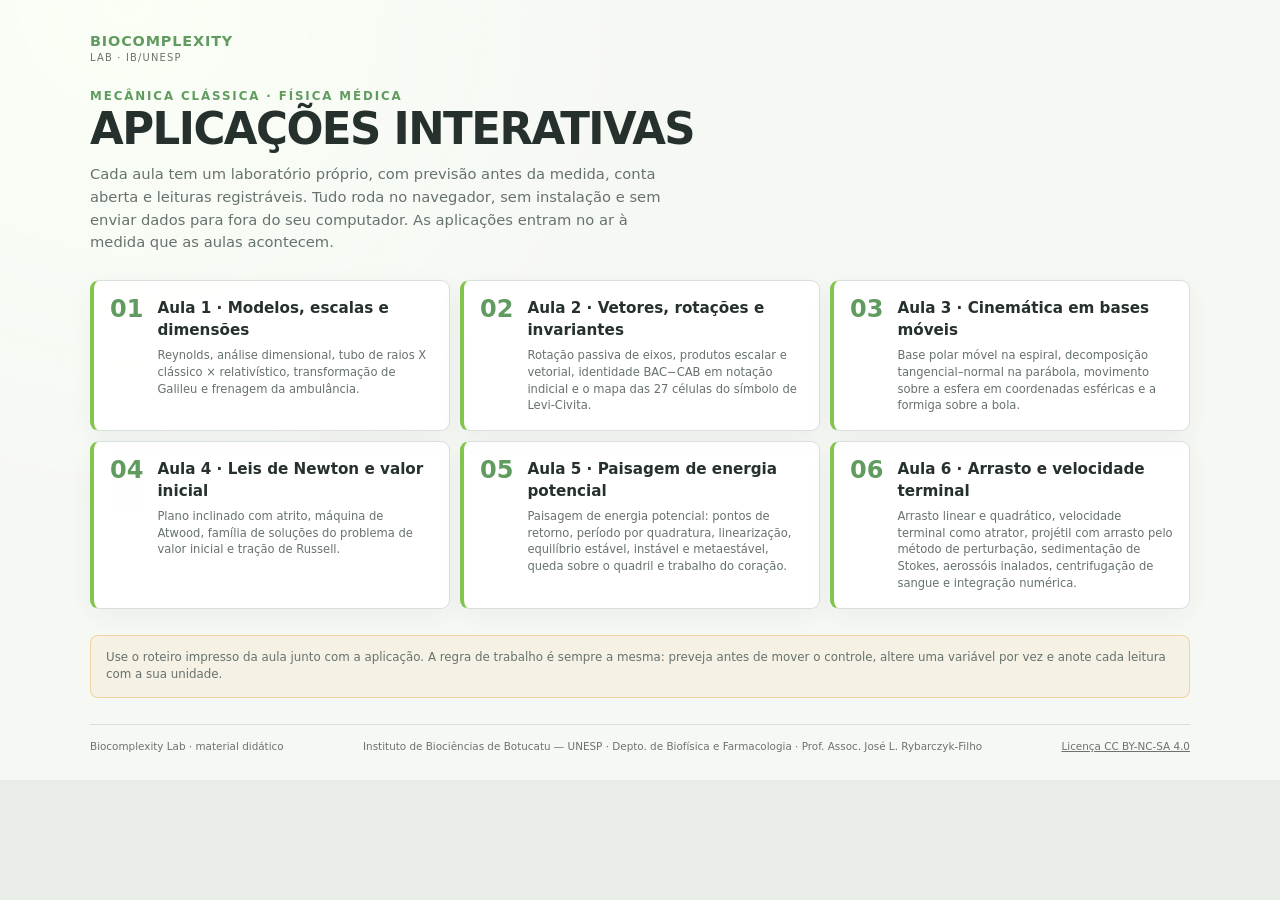
==== index.html @ c0f57175 "Publica a aplicacao da Aula 6 (arrasto e velocidade terminal) - sete estacoes: linear e quadratico, " ====
<!doctype html>
<html lang="pt-BR">
<head>
<meta charset="utf-8">
<meta name="viewport" content="width=device-width, initial-scale=1">
<meta name="description" content="Aplicacoes interativas da disciplina de Mecanica Classica, IB/UNESP.">
<title>Mecânica Clássica · Aplicações interativas</title>
<style>
:root {
  color-scheme: light;
  --green: #83c44e; --green-dark: #619b60; --gray-dark: #6f7171;
  --ink: #26312d; --muted: #66726d; --paper: #f6f8f4; --line: #d9dfda;
}
* { box-sizing: border-box; }
html { background: #e9ede8; }
body { margin: 0; min-width: 320px; padding: 0 16px; color: var(--ink);
  background: radial-gradient(circle at 10% 0, #fafff6 0, transparent 32rem), var(--paper);
  font-family: Ubuntu, system-ui, sans-serif; }
.folha { width: min(1100px, 100%); margin: auto; padding-block: 34px 26px; }
.marca { display: grid; line-height: 1; color: var(--green-dark); }
.marca b { font-size: .9rem; letter-spacing: .06em; }
.marca small { margin-top: 5px; color: var(--gray-dark); font-size: .62rem; letter-spacing: .12em; }
.sobrancelha { margin: 26px 0 5px; color: var(--green-dark); font-size: .74rem;
  font-weight: 800; letter-spacing: .16em; text-transform: uppercase; }
h1 { margin: 0; font-family: "Ubuntu Titling", Ubuntu, system-ui, sans-serif;
  font-size: clamp(1.9rem, 3.4vw, 3rem); line-height: .98; letter-spacing: -.035em;
  text-transform: uppercase; }
.abertura { max-width: 62ch; margin: 12px 0 0; color: var(--muted); font-size: .92rem; line-height: 1.55; }
.grade { display: grid; grid-template-columns: repeat(auto-fill, minmax(290px, 1fr));
  gap: 10px; margin-top: 26px; }
.cartao { display: flex; align-items: flex-start; gap: 14px; padding: 16px;
  border: 1px solid var(--line); border-left: 4px solid var(--green); border-radius: 9px;
  background: rgba(255,255,255,.94); box-shadow: 0 7px 24px rgba(45,62,53,.05);
  color: inherit; text-decoration: none; }
.cartao:hover, .cartao:focus-visible { border-color: var(--green-dark); background: #f4faef; }
.cartao b { color: var(--green-dark); font-size: 1.5rem; line-height: 1; }
.cartao span { display: grid; gap: 6px; font-size: .72rem; color: var(--muted); line-height: 1.45; }
.cartao strong { color: var(--ink); font-size: .95rem; }
.aviso { margin-top: 26px; padding: 13px 15px; border: 1px solid rgba(233,162,59,.4);
  border-radius: 8px; background: rgba(233,162,59,.08); color: var(--muted);
  font-size: .74rem; line-height: 1.5; }
footer { display: flex; flex-wrap: wrap; justify-content: space-between; gap: 8px 18px;
  margin-top: 26px; padding-top: 14px; border-top: 1px solid var(--line);
  color: var(--gray-dark); font-size: .65rem; line-height: 1.45; }
</style>
</head>
<body>
<main class="folha">
  <div class="marca"><b>BIOCOMPLEXITY</b><small>LAB · IB/UNESP</small></div>
  <p class="sobrancelha">Mecânica Clássica · Física Médica</p>
  <h1>Aplicações interativas</h1>
  <p class="abertura">Cada aula tem um laboratório próprio, com previsão antes da
    medida, conta aberta e leituras registráveis. Tudo roda no navegador, sem
    instalação e sem enviar dados para fora do seu computador. As aplicações
    entram no ar à medida que as aulas acontecem.</p>

  <nav class="grade">
      <a class="cartao" href="aula-01-modelos-escalas/">
        <b>01</b>
        <span><strong>Aula 1 · Modelos, escalas e dimensões</strong>Reynolds, análise dimensional, tubo de raios X clássico × relativístico, transformação de Galileu e frenagem da ambulância.</span>
      </a>
      <a class="cartao" href="aula-02-vetores-rotacoes/">
        <b>02</b>
        <span><strong>Aula 2 · Vetores, rotações e invariantes</strong>Rotação passiva de eixos, produtos escalar e vetorial, identidade BAC−CAB em notação indicial e o mapa das 27 células do símbolo de Levi-Civita.</span>
      </a>
      <a class="cartao" href="aula-03-cinematica-vetorial/">
        <b>03</b>
        <span><strong>Aula 3 · Cinemática em bases móveis</strong>Base polar móvel na espiral, decomposição tangencial–normal na parábola, movimento sobre a esfera em coordenadas esféricas e a formiga sobre a bola.</span>
      </a>
      <a class="cartao" href="aula-04-leis-newton/">
        <b>04</b>
        <span><strong>Aula 4 · Leis de Newton e valor inicial</strong>Plano inclinado com atrito, máquina de Atwood, família de soluções do problema de valor inicial e tração de Russell.</span>
      </a>
      <a class="cartao" href="aula-05-energia-potencial/">
        <b>05</b>
        <span><strong>Aula 5 · Paisagem de energia potencial</strong>Paisagem de energia potencial: pontos de retorno, período por quadratura, linearização, equilíbrio estável, instável e metaestável, queda sobre o quadril e trabalho do coração.</span>
      </a>
      <a class="cartao" href="aula-06-arrasto-sedimentacao/">
        <b>06</b>
        <span><strong>Aula 6 · Arrasto e velocidade terminal</strong>Arrasto linear e quadrático, velocidade terminal como atrator, projétil com arrasto pelo método de perturbação, sedimentação de Stokes, aerossóis inalados, centrifugação de sangue e integração numérica.</span>
      </a>
  </nav>

  <p class="aviso">Use o roteiro impresso da aula junto com a aplicação. A regra de
    trabalho é sempre a mesma: preveja antes de mover o controle, altere uma
    variável por vez e anote cada leitura com a sua unidade.</p>

  <footer>
    <span>Biocomplexity Lab · material didático</span>
    <span>Instituto de Biociências de Botucatu — UNESP · Depto. de Biofísica e
      Farmacologia · Prof. Assoc. José L. Rybarczyk-Filho</span>
    <span><a href="https://creativecommons.org/licenses/by-nc-sa/4.0/deed.pt-br" rel="license"
      style="color:inherit">Licença CC BY-NC-SA 4.0</a></span>
  </footer>
</main>
</body>
</html>
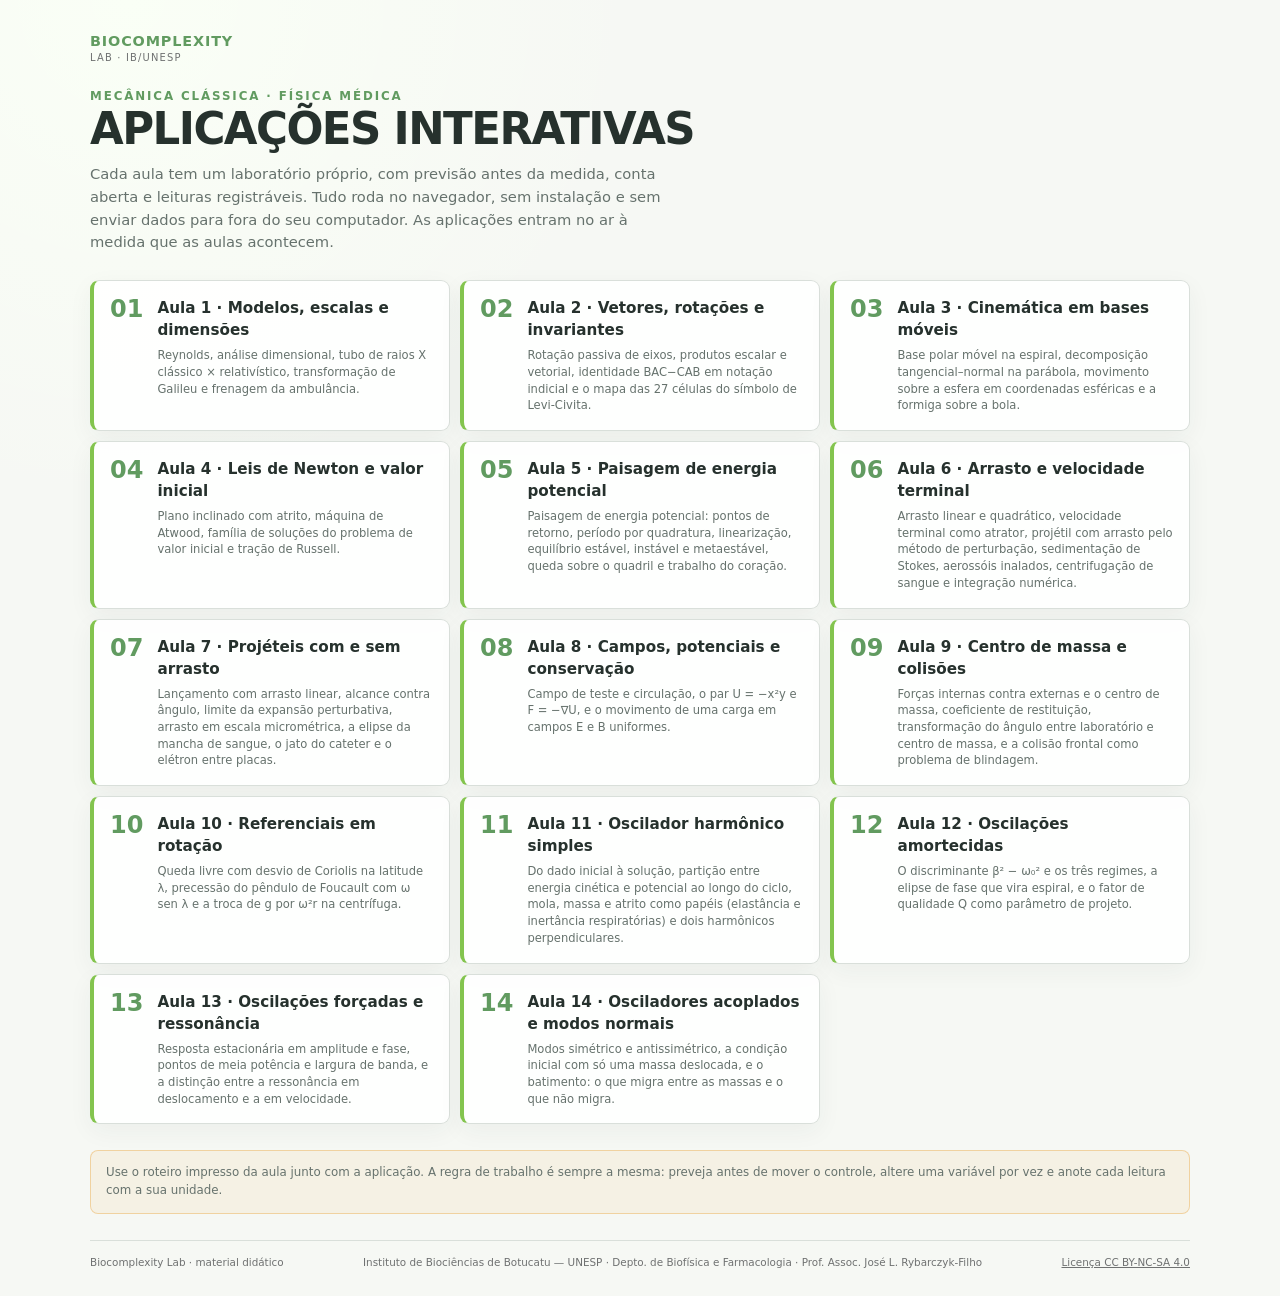
==== commit 9418556d: "Publica as aplicacoes das Aulas 7 a 14 (projeteis a modos normais) - aula 7: projeteis com arrasto, " ====
--- a/index.html
+++ b/index.html
@@ -79,6 +79,38 @@
         <b>06</b>
         <span><strong>Aula 6 · Arrasto e velocidade terminal</strong>Arrasto linear e quadrático, velocidade terminal como atrator, projétil com arrasto pelo método de perturbação, sedimentação de Stokes, aerossóis inalados, centrifugação de sangue e integração numérica.</span>
       </a>
+      <a class="cartao" href="aula-07-projeteis/">
+        <b>07</b>
+        <span><strong>Aula 7 · Projéteis com e sem arrasto</strong>Lançamento com arrasto linear, alcance contra ângulo, limite da expansão perturbativa, arrasto em escala micrométrica, a elipse da mancha de sangue, o jato do cateter e o elétron entre placas.</span>
+      </a>
+      <a class="cartao" href="aula-08-campos-conservacao/">
+        <b>08</b>
+        <span><strong>Aula 8 · Campos, potenciais e conservação</strong>Campo de teste e circulação, o par U = −x²y e F = −∇U, e o movimento de uma carga em campos E e B uniformes.</span>
+      </a>
+      <a class="cartao" href="aula-09-sistemas-particulas/">
+        <b>09</b>
+        <span><strong>Aula 9 · Centro de massa e colisões</strong>Forças internas contra externas e o centro de massa, coeficiente de restituição, transformação do ângulo entre laboratório e centro de massa, e a colisão frontal como problema de blindagem.</span>
+      </a>
+      <a class="cartao" href="aula-10-referenciais-nao-inerciais/">
+        <b>10</b>
+        <span><strong>Aula 10 · Referenciais em rotação</strong>Queda livre com desvio de Coriolis na latitude λ, precessão do pêndulo de Foucault com ω sen λ e a troca de g por ω²r na centrífuga.</span>
+      </a>
+      <a class="cartao" href="aula-11-oscilador-harmonico/">
+        <b>11</b>
+        <span><strong>Aula 11 · Oscilador harmônico simples</strong>Do dado inicial à solução, partição entre energia cinética e potencial ao longo do ciclo, mola, massa e atrito como papéis (elastância e inertância respiratórias) e dois harmônicos perpendiculares.</span>
+      </a>
+      <a class="cartao" href="aula-12-oscilacoes-amortecidas/">
+        <b>12</b>
+        <span><strong>Aula 12 · Oscilações amortecidas</strong>O discriminante β² − ω₀² e os três regimes, a elipse de fase que vira espiral, e o fator de qualidade Q como parâmetro de projeto.</span>
+      </a>
+      <a class="cartao" href="aula-13-ressonancia/">
+        <b>13</b>
+        <span><strong>Aula 13 · Oscilações forçadas e ressonância</strong>Resposta estacionária em amplitude e fase, pontos de meia potência e largura de banda, e a distinção entre a ressonância em deslocamento e a em velocidade.</span>
+      </a>
+      <a class="cartao" href="aula-14-modos-normais/">
+        <b>14</b>
+        <span><strong>Aula 14 · Osciladores acoplados e modos normais</strong>Modos simétrico e antissimétrico, a condição inicial com só uma massa deslocada, e o batimento: o que migra entre as massas e o que não migra.</span>
+      </a>
   </nav>
 
   <p class="aviso">Use o roteiro impresso da aula junto com a aplicação. A regra de
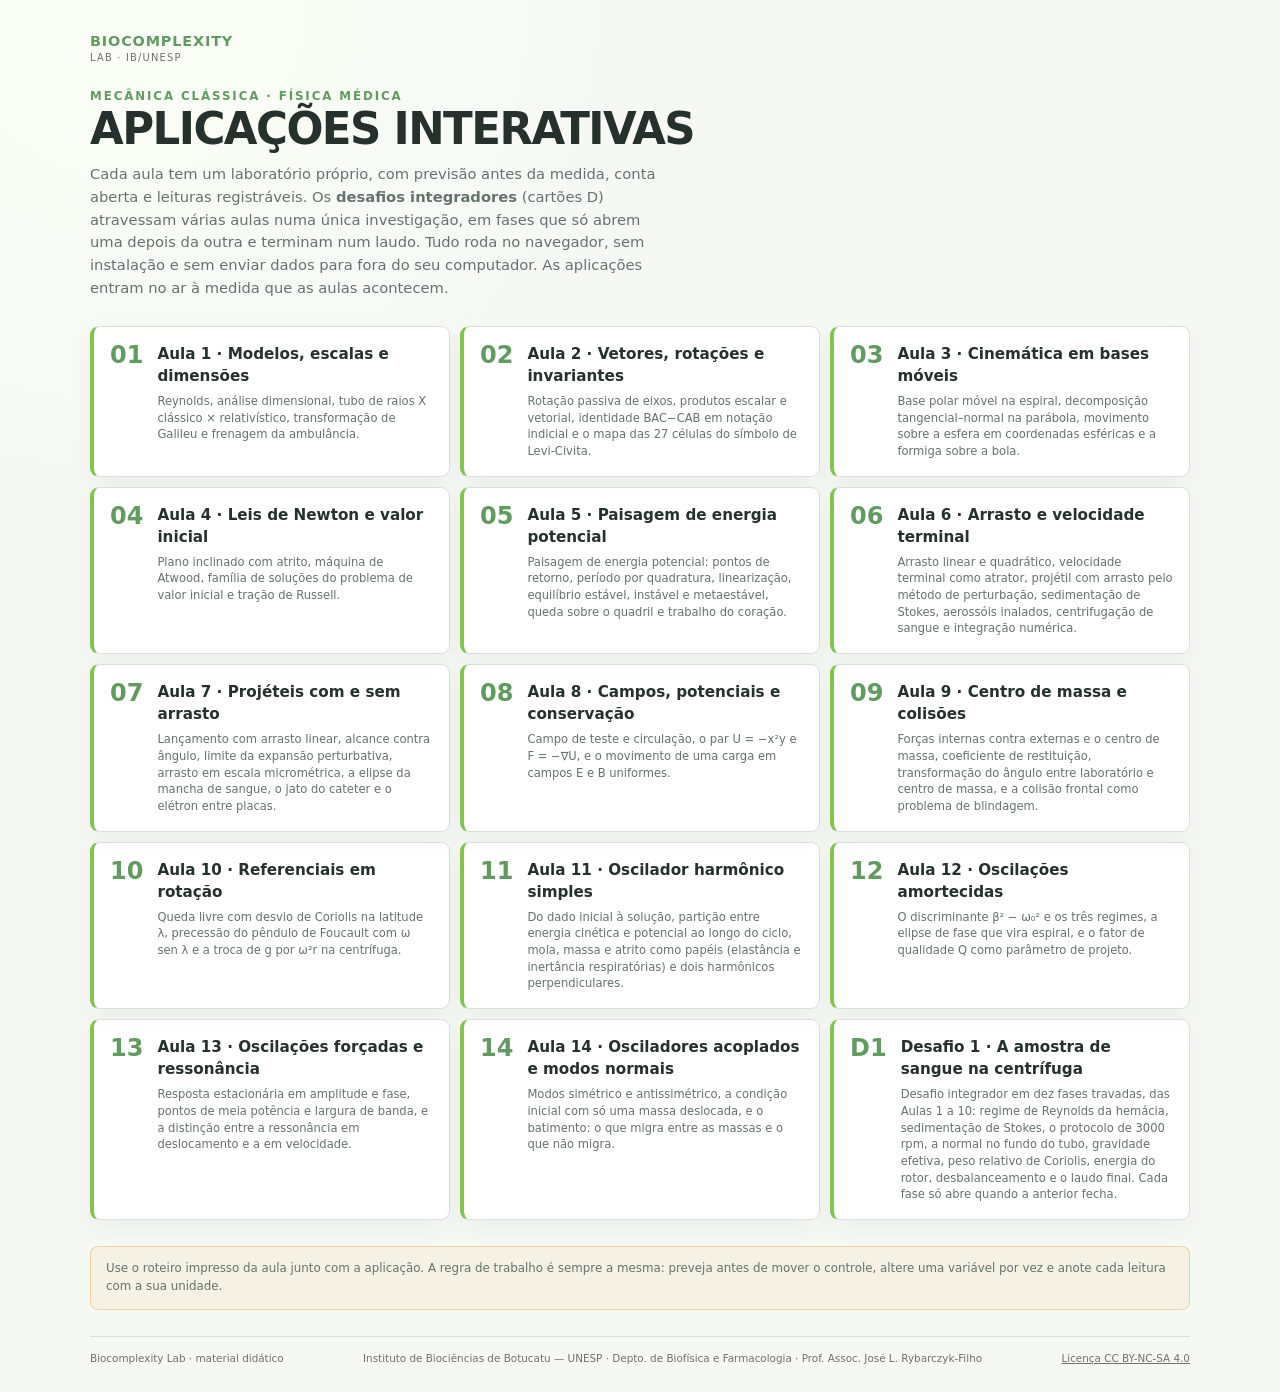
==== commit 69495bb4: "Publica o Desafio 1 (a amostra de sangue na centrifuga) - primeiro desafio integrador: dez fases tra" ====
--- a/index.html
+++ b/index.html
@@ -50,7 +50,9 @@
   <p class="sobrancelha">Mecânica Clássica · Física Médica</p>
   <h1>Aplicações interativas</h1>
   <p class="abertura">Cada aula tem um laboratório próprio, com previsão antes da
-    medida, conta aberta e leituras registráveis. Tudo roda no navegador, sem
+    medida, conta aberta e leituras registráveis. Os <b>desafios integradores</b>
+    (cartões D) atravessam várias aulas numa única investigação, em fases que só
+    abrem uma depois da outra e terminam num laudo. Tudo roda no navegador, sem
     instalação e sem enviar dados para fora do seu computador. As aplicações
     entram no ar à medida que as aulas acontecem.</p>
 
@@ -111,6 +113,10 @@
         <b>14</b>
         <span><strong>Aula 14 · Osciladores acoplados e modos normais</strong>Modos simétrico e antissimétrico, a condição inicial com só uma massa deslocada, e o batimento: o que migra entre as massas e o que não migra.</span>
       </a>
+      <a class="cartao" href="desafio-01-centrifuga/">
+        <b>D1</b>
+        <span><strong>Desafio 1 · A amostra de sangue na centrífuga</strong>Desafio integrador em dez fases travadas, das Aulas 1 a 10: regime de Reynolds da hemácia, sedimentação de Stokes, o protocolo de 3000 rpm, a normal no fundo do tubo, gravidade efetiva, peso relativo de Coriolis, energia do rotor, desbalanceamento e o laudo final. Cada fase só abre quando a anterior fecha.</span>
+      </a>
   </nav>
 
   <p class="aviso">Use o roteiro impresso da aula junto com a aplicação. A regra de
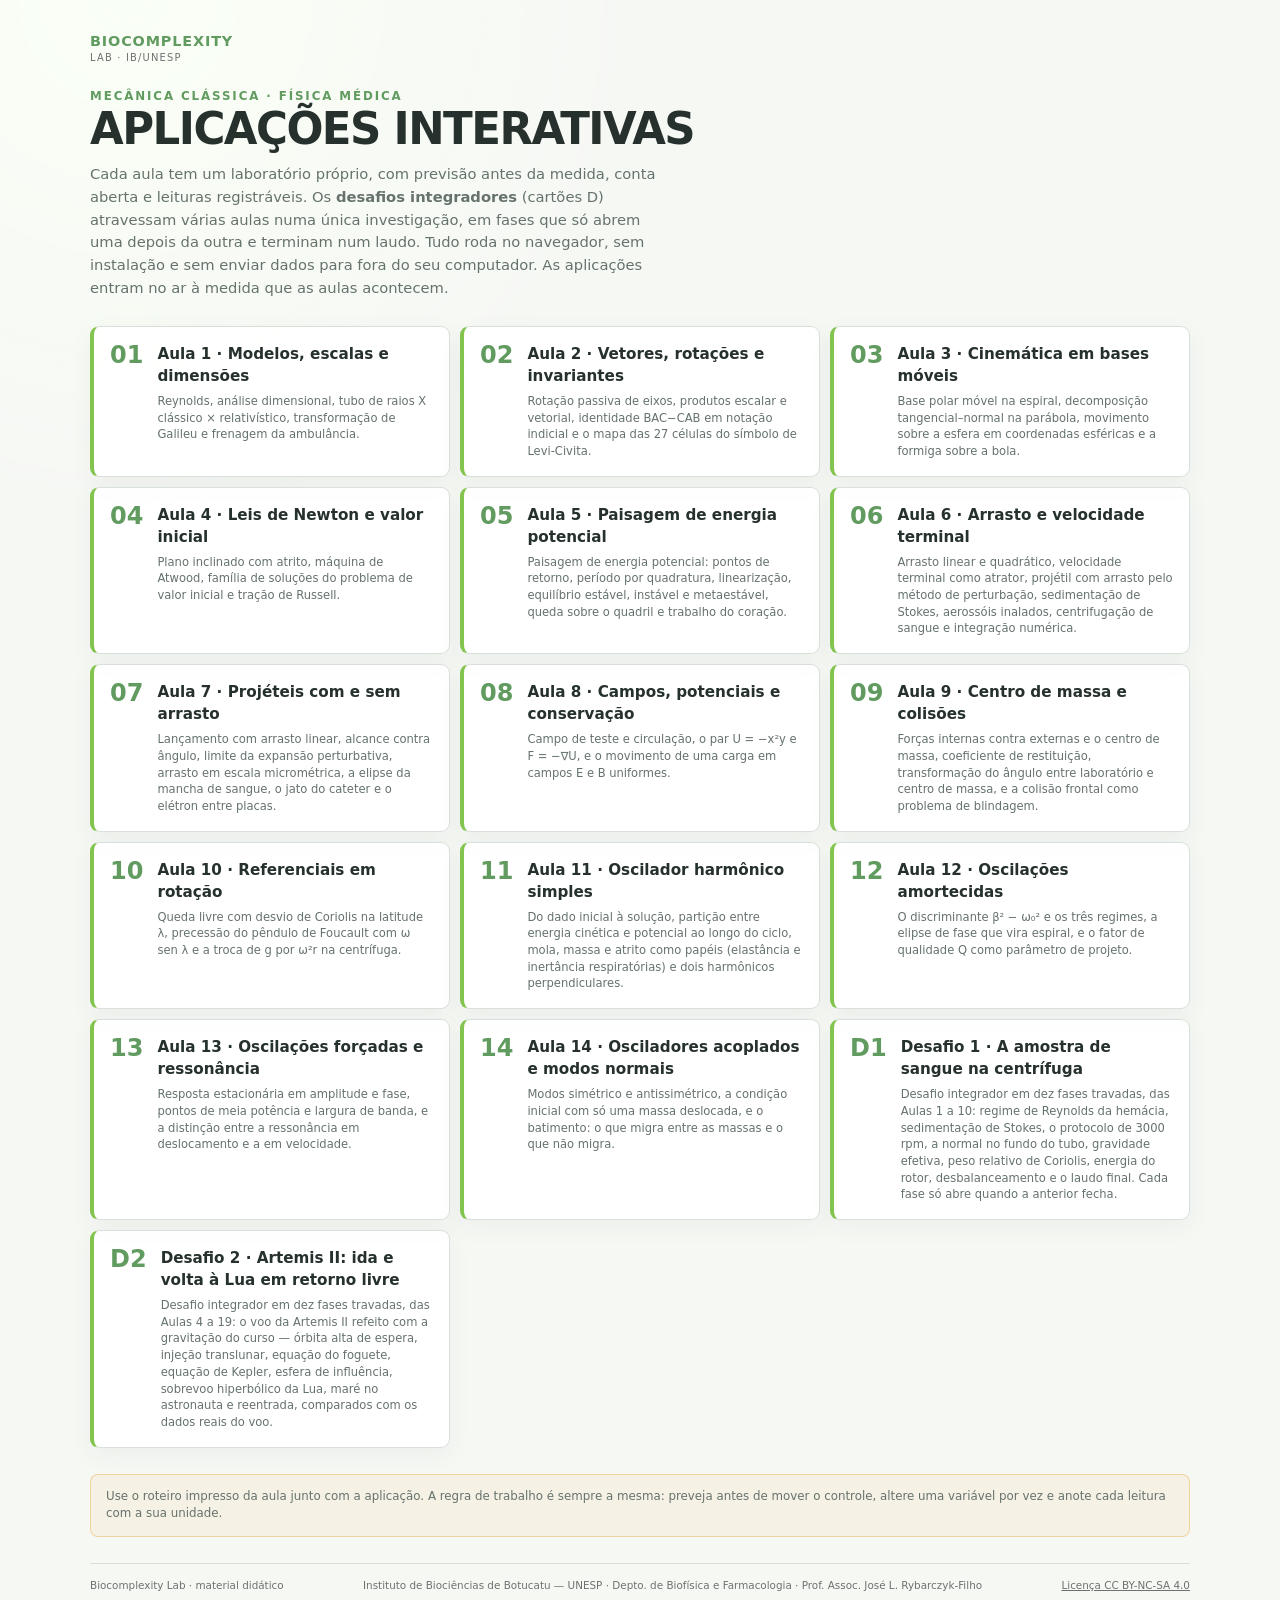
==== commit 1deb959e: "Atualiza as aplicacoes das Aulas 1 a 14 apos a revisao e publica o Desafio 2 (Artemis II) Correcoes " ====
--- a/index.html
+++ b/index.html
@@ -117,6 +117,10 @@
         <b>D1</b>
         <span><strong>Desafio 1 · A amostra de sangue na centrífuga</strong>Desafio integrador em dez fases travadas, das Aulas 1 a 10: regime de Reynolds da hemácia, sedimentação de Stokes, o protocolo de 3000 rpm, a normal no fundo do tubo, gravidade efetiva, peso relativo de Coriolis, energia do rotor, desbalanceamento e o laudo final. Cada fase só abre quando a anterior fecha.</span>
       </a>
+      <a class="cartao" href="desafio-02-artemis/">
+        <b>D2</b>
+        <span><strong>Desafio 2 · Artemis II: ida e volta à Lua em retorno livre</strong>Desafio integrador em dez fases travadas, das Aulas 4 a 19: o voo da Artemis II refeito com a gravitação do curso — órbita alta de espera, injeção translunar, equação do foguete, equação de Kepler, esfera de influência, sobrevoo hiperbólico da Lua, maré no astronauta e reentrada, comparados com os dados reais do voo.</span>
+      </a>
   </nav>
 
   <p class="aviso">Use o roteiro impresso da aula junto com a aplicação. A regra de
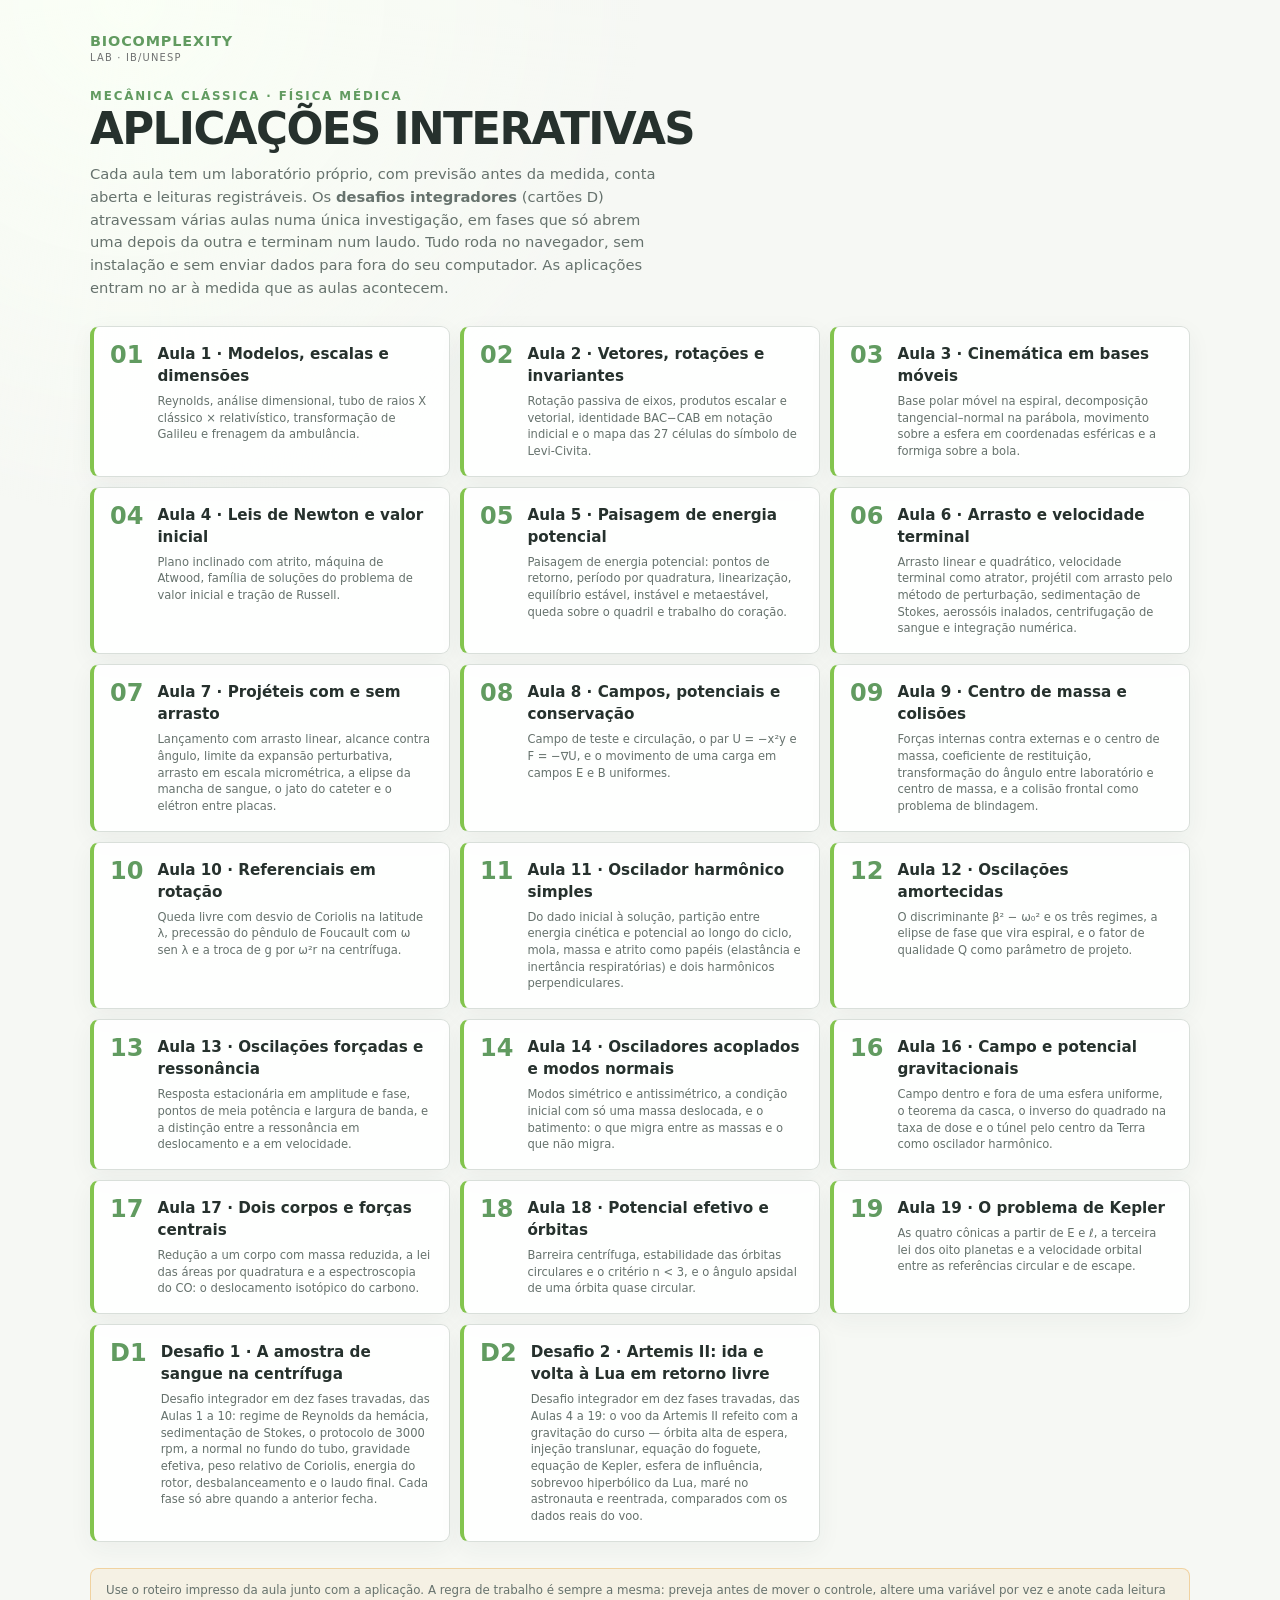
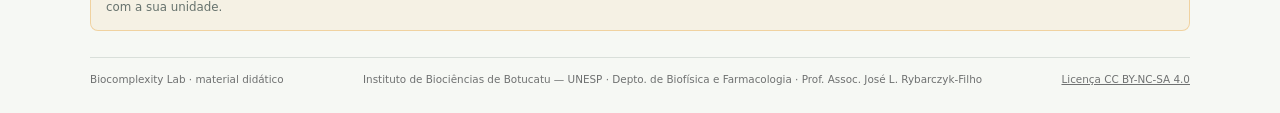
==== commit 4dabbbb1: "Publica as aulas 16 a 19 (gravitação, dois corpos, potencial efetivo, Kepler)" ====
--- a/index.html
+++ b/index.html
@@ -113,6 +113,22 @@
         <b>14</b>
         <span><strong>Aula 14 · Osciladores acoplados e modos normais</strong>Modos simétrico e antissimétrico, a condição inicial com só uma massa deslocada, e o batimento: o que migra entre as massas e o que não migra.</span>
       </a>
+      <a class="cartao" href="aula-16-gravitacao/">
+        <b>16</b>
+        <span><strong>Aula 16 · Campo e potencial gravitacionais</strong>Campo dentro e fora de uma esfera uniforme, o teorema da casca, o inverso do quadrado na taxa de dose e o túnel pelo centro da Terra como oscilador harmônico.</span>
+      </a>
+      <a class="cartao" href="aula-17-dois-corpos/">
+        <b>17</b>
+        <span><strong>Aula 17 · Dois corpos e forças centrais</strong>Redução a um corpo com massa reduzida, a lei das áreas por quadratura e a espectroscopia do CO: o deslocamento isotópico do carbono.</span>
+      </a>
+      <a class="cartao" href="aula-18-potencial-efetivo/">
+        <b>18</b>
+        <span><strong>Aula 18 · Potencial efetivo e órbitas</strong>Barreira centrífuga, estabilidade das órbitas circulares e o critério n &lt; 3, e o ângulo apsidal de uma órbita quase circular.</span>
+      </a>
+      <a class="cartao" href="aula-19-kepler/">
+        <b>19</b>
+        <span><strong>Aula 19 · O problema de Kepler</strong>As quatro cônicas a partir de E e ℓ, a terceira lei dos oito planetas e a velocidade orbital entre as referências circular e de escape.</span>
+      </a>
       <a class="cartao" href="desafio-01-centrifuga/">
         <b>D1</b>
         <span><strong>Desafio 1 · A amostra de sangue na centrífuga</strong>Desafio integrador em dez fases travadas, das Aulas 1 a 10: regime de Reynolds da hemácia, sedimentação de Stokes, o protocolo de 3000 rpm, a normal no fundo do tubo, gravidade efetiva, peso relativo de Coriolis, energia do rotor, desbalanceamento e o laudo final. Cada fase só abre quando a anterior fecha.</span>
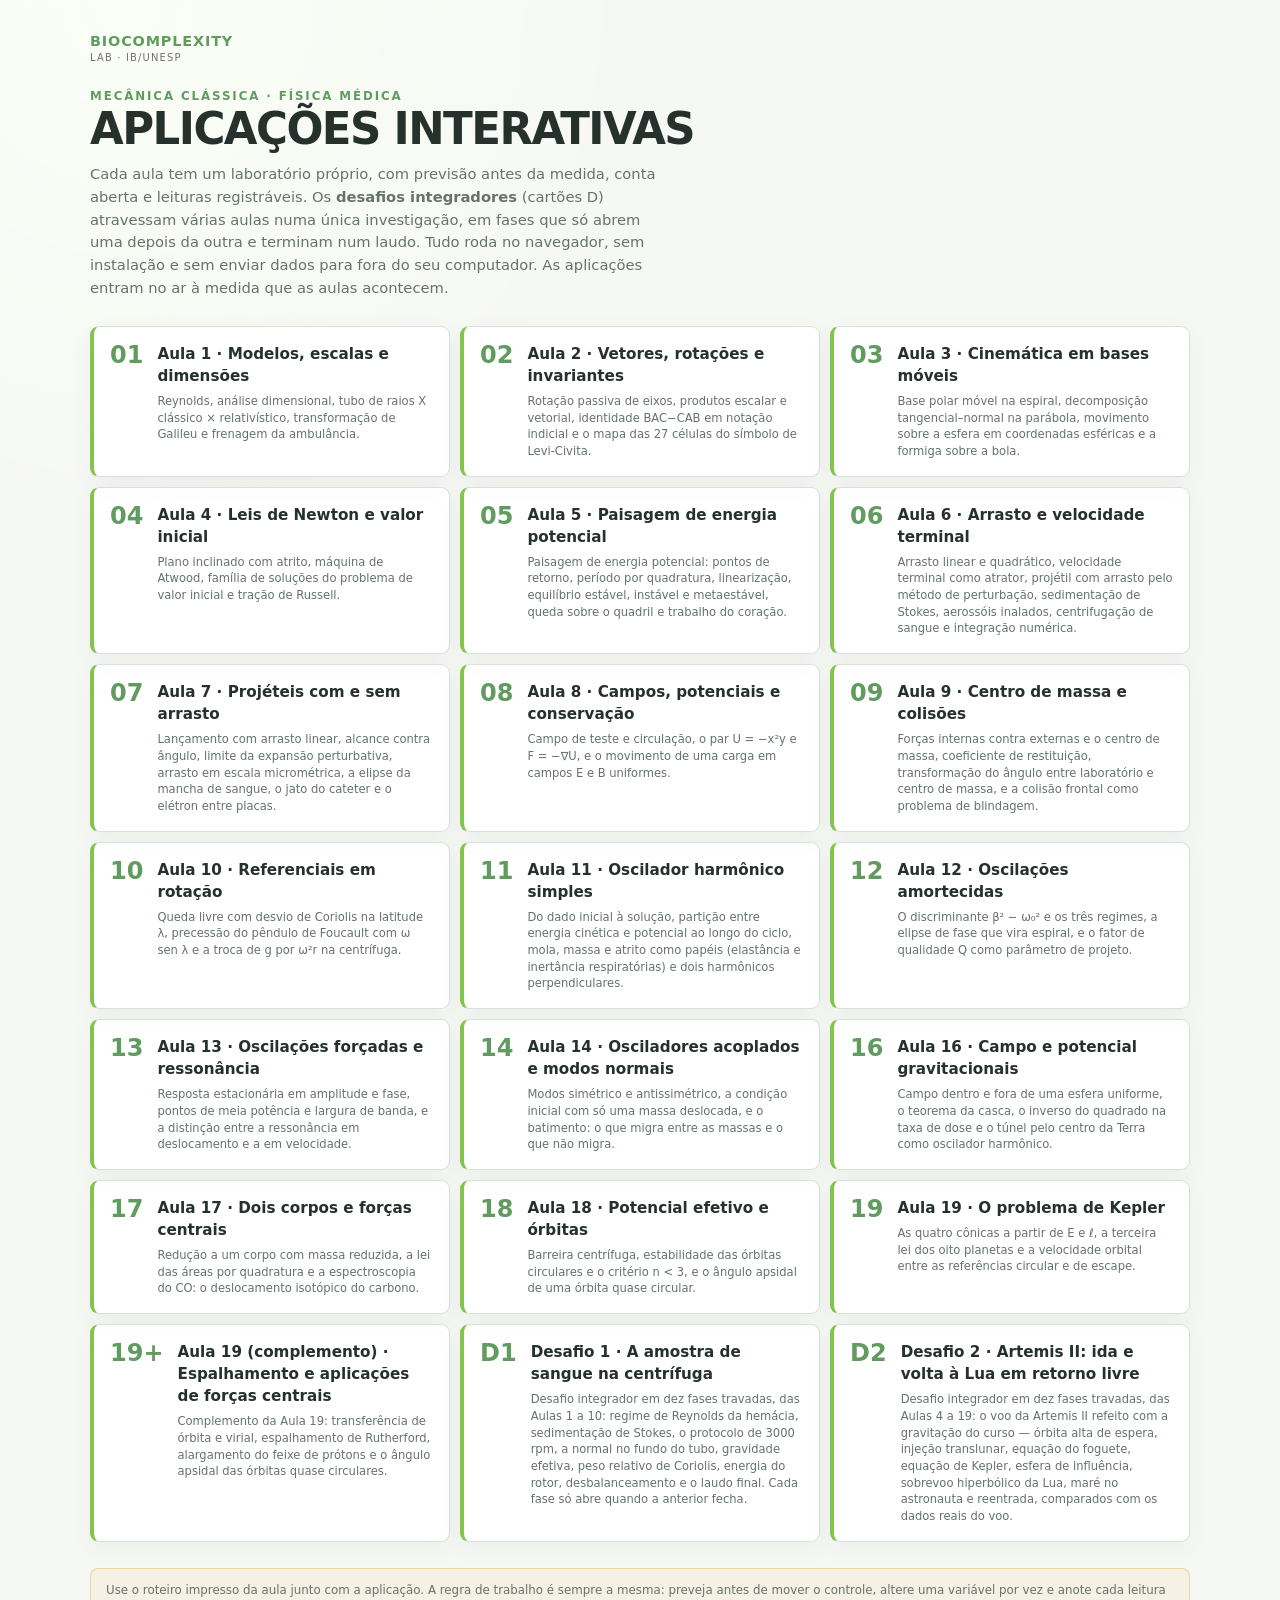
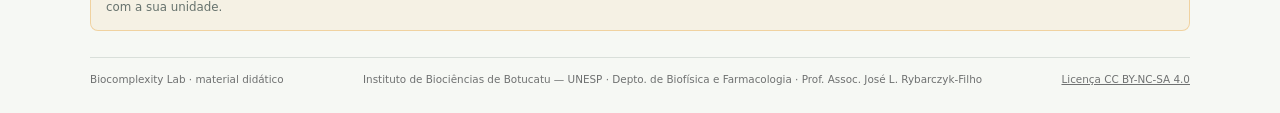
==== commit 46cca4de: "Publica o complemento da Aula 19 (espalhamento e forças centrais)" ====
--- a/index.html
+++ b/index.html
@@ -129,6 +129,10 @@
         <b>19</b>
         <span><strong>Aula 19 · O problema de Kepler</strong>As quatro cônicas a partir de E e ℓ, a terceira lei dos oito planetas e a velocidade orbital entre as referências circular e de escape.</span>
       </a>
+      <a class="cartao" href="aula-20-espalhamento/">
+        <b>19+</b>
+        <span><strong>Aula 19 (complemento) · Espalhamento e aplicações de forças centrais</strong>Complemento da Aula 19: transferência de órbita e virial, espalhamento de Rutherford, alargamento do feixe de prótons e o ângulo apsidal das órbitas quase circulares.</span>
+      </a>
       <a class="cartao" href="desafio-01-centrifuga/">
         <b>D1</b>
         <span><strong>Desafio 1 · A amostra de sangue na centrífuga</strong>Desafio integrador em dez fases travadas, das Aulas 1 a 10: regime de Reynolds da hemácia, sedimentação de Stokes, o protocolo de 3000 rpm, a normal no fundo do tubo, gravidade efetiva, peso relativo de Coriolis, energia do rotor, desbalanceamento e o laudo final. Cada fase só abre quando a anterior fecha.</span>
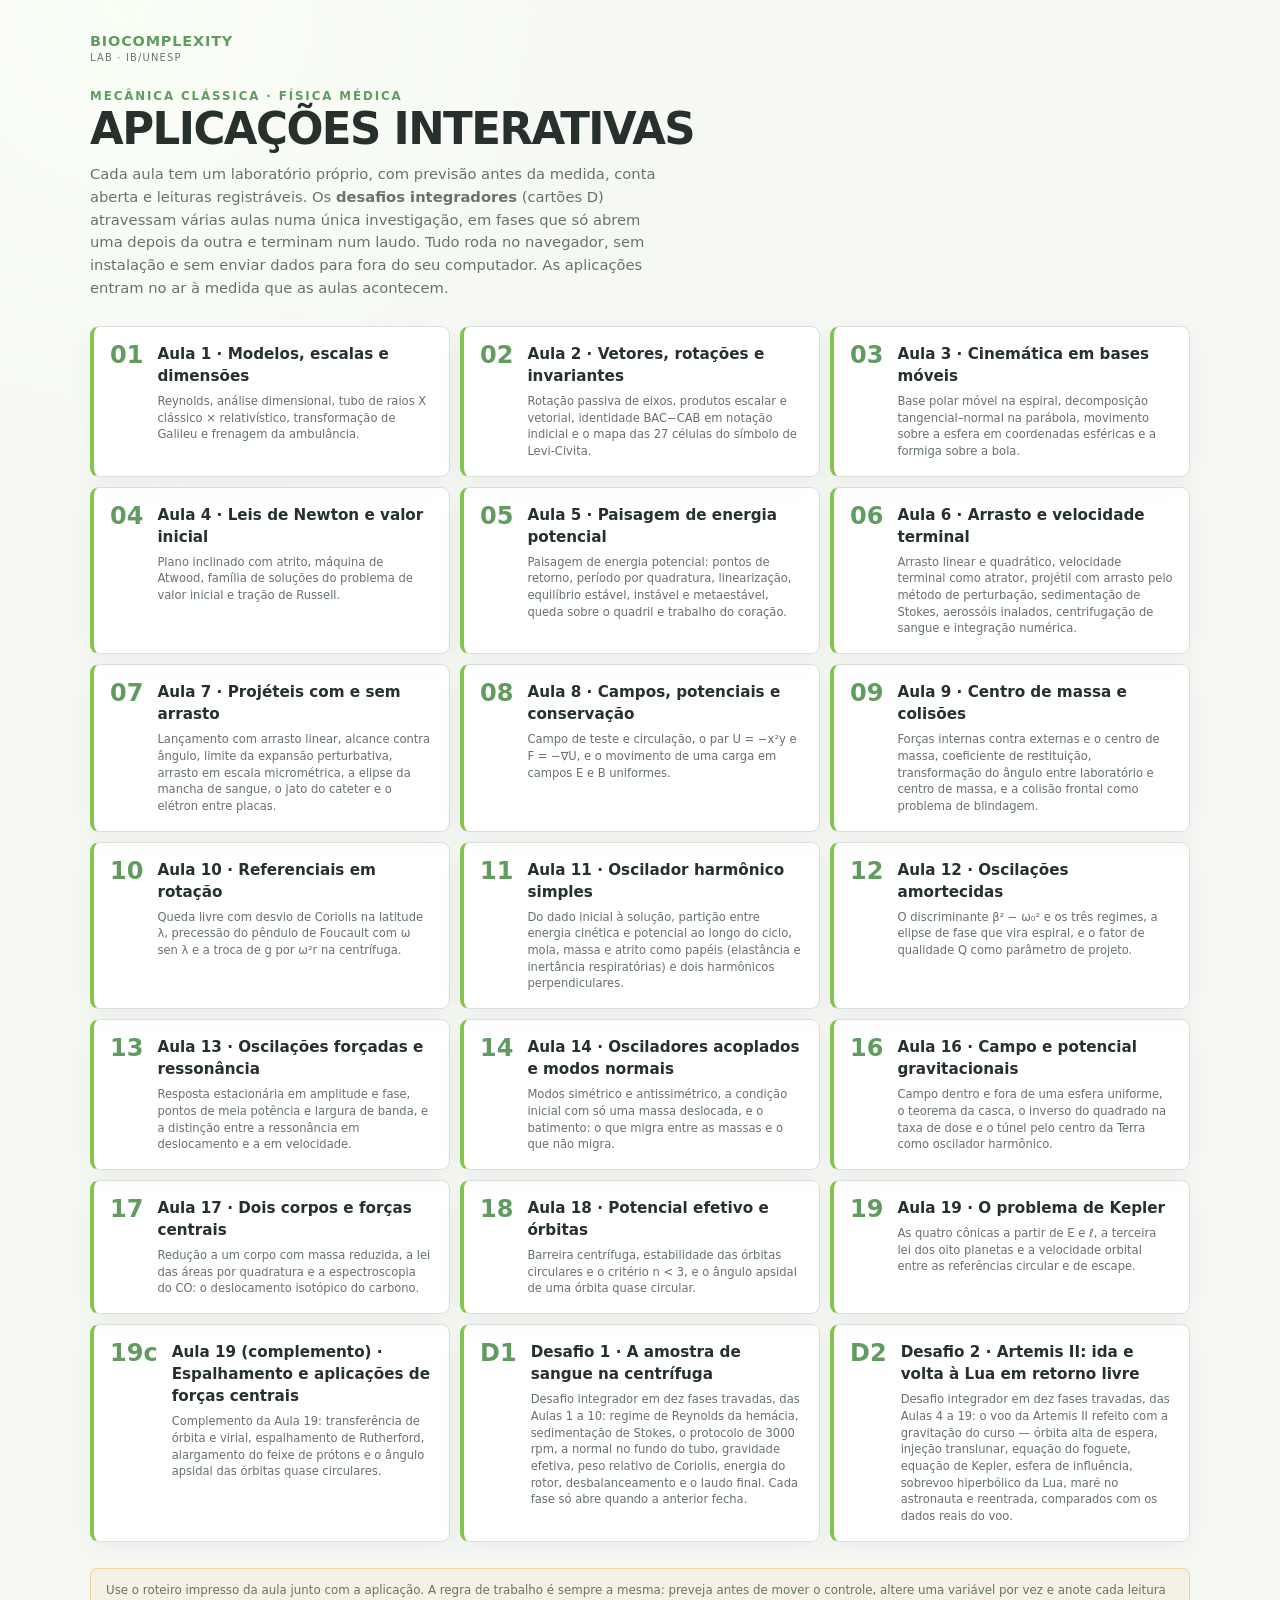
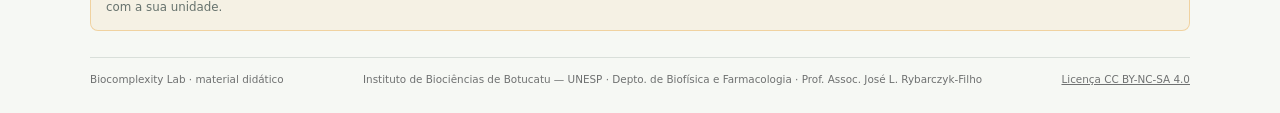
==== commit 51e567cd: "Aula 19 (complemento): pasta renomeada para aula-19c-espalhamento" ====
--- a/index.html
+++ b/index.html
@@ -129,8 +129,8 @@
         <b>19</b>
         <span><strong>Aula 19 · O problema de Kepler</strong>As quatro cônicas a partir de E e ℓ, a terceira lei dos oito planetas e a velocidade orbital entre as referências circular e de escape.</span>
       </a>
-      <a class="cartao" href="aula-20-espalhamento/">
-        <b>19+</b>
+      <a class="cartao" href="aula-19c-espalhamento/">
+        <b>19c</b>
         <span><strong>Aula 19 (complemento) · Espalhamento e aplicações de forças centrais</strong>Complemento da Aula 19: transferência de órbita e virial, espalhamento de Rutherford, alargamento do feixe de prótons e o ângulo apsidal das órbitas quase circulares.</span>
       </a>
       <a class="cartao" href="desafio-01-centrifuga/">
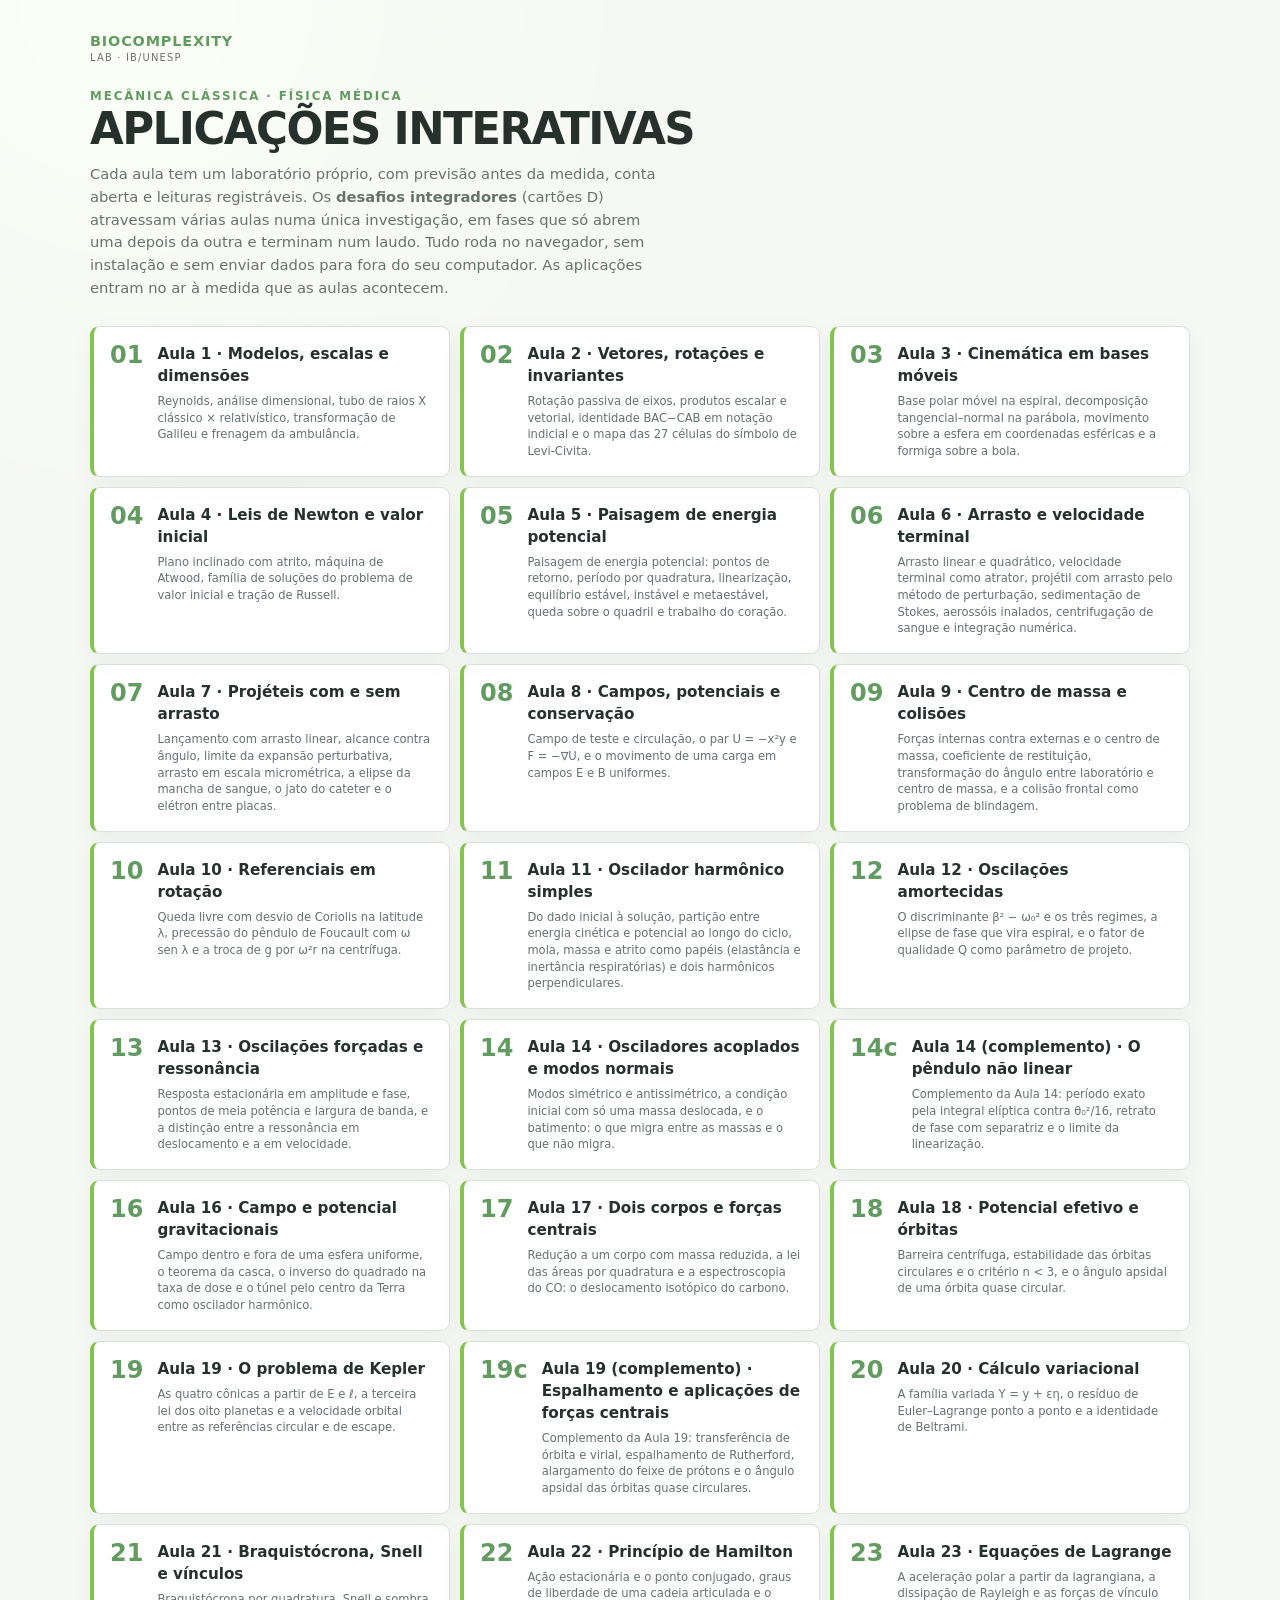
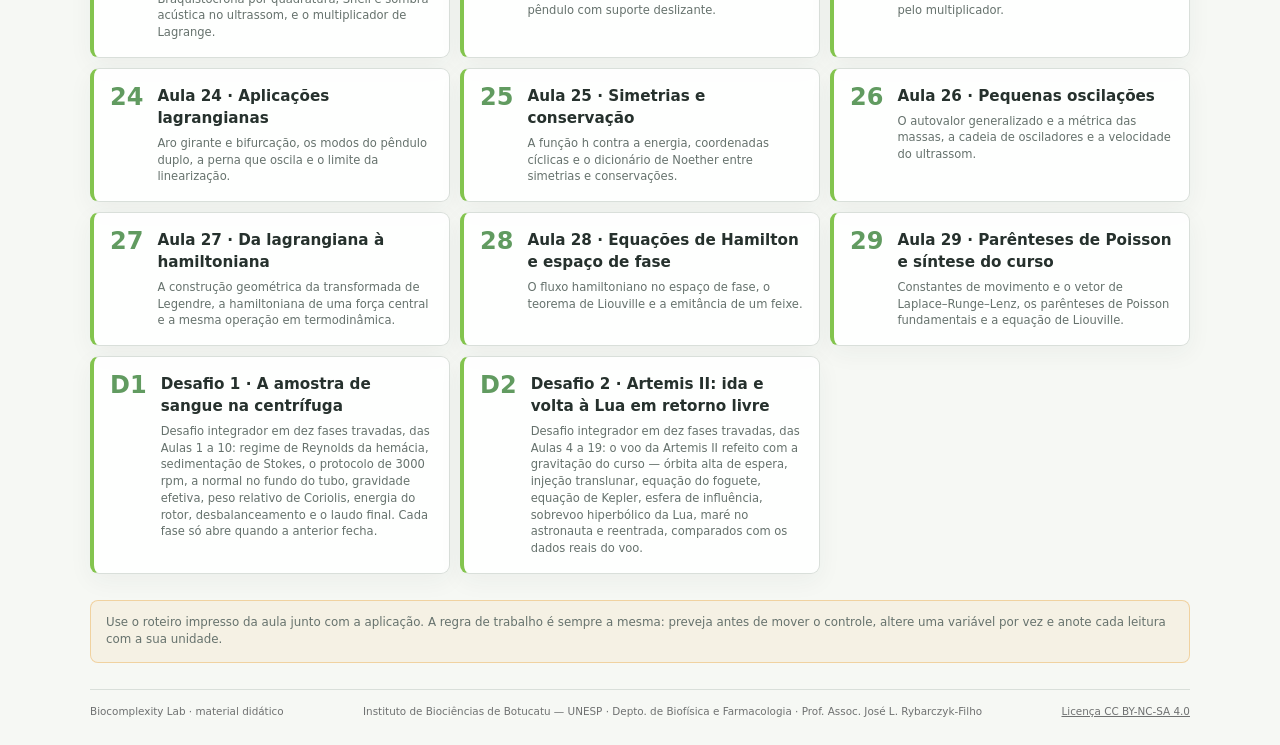
==== commit 07090ae9: "Publica o complemento da Aula 14 (pêndulo não linear) e as aulas 20 a 29 (calculo variacional a pare" ====
--- a/index.html
+++ b/index.html
@@ -113,6 +113,10 @@
         <b>14</b>
         <span><strong>Aula 14 · Osciladores acoplados e modos normais</strong>Modos simétrico e antissimétrico, a condição inicial com só uma massa deslocada, e o batimento: o que migra entre as massas e o que não migra.</span>
       </a>
+      <a class="cartao" href="aula-15-pendulo-nao-linear/">
+        <b>14c</b>
+        <span><strong>Aula 14 (complemento) · O pêndulo não linear</strong>Complemento da Aula 14: período exato pela integral elíptica contra θ₀²/16, retrato de fase com separatriz e o limite da linearização.</span>
+      </a>
       <a class="cartao" href="aula-16-gravitacao/">
         <b>16</b>
         <span><strong>Aula 16 · Campo e potencial gravitacionais</strong>Campo dentro e fora de uma esfera uniforme, o teorema da casca, o inverso do quadrado na taxa de dose e o túnel pelo centro da Terra como oscilador harmônico.</span>
@@ -132,6 +136,46 @@
       <a class="cartao" href="aula-19c-espalhamento/">
         <b>19c</b>
         <span><strong>Aula 19 (complemento) · Espalhamento e aplicações de forças centrais</strong>Complemento da Aula 19: transferência de órbita e virial, espalhamento de Rutherford, alargamento do feixe de prótons e o ângulo apsidal das órbitas quase circulares.</span>
+      </a>
+      <a class="cartao" href="aula-21-calculo-variacional/">
+        <b>20</b>
+        <span><strong>Aula 20 · Cálculo variacional</strong>A família variada Y = y + εη, o resíduo de Euler–Lagrange ponto a ponto e a identidade de Beltrami.</span>
+      </a>
+      <a class="cartao" href="aula-22-braquistocrona-vinculos/">
+        <b>21</b>
+        <span><strong>Aula 21 · Braquistócrona, Snell e vínculos</strong>Braquistócrona por quadratura, Snell e sombra acústica no ultrassom, e o multiplicador de Lagrange.</span>
+      </a>
+      <a class="cartao" href="aula-23-principio-hamilton/">
+        <b>22</b>
+        <span><strong>Aula 22 · Princípio de Hamilton</strong>Ação estacionária e o ponto conjugado, graus de liberdade de uma cadeia articulada e o pêndulo com suporte deslizante.</span>
+      </a>
+      <a class="cartao" href="aula-24-equacoes-lagrange/">
+        <b>23</b>
+        <span><strong>Aula 23 · Equações de Lagrange</strong>A aceleração polar a partir da lagrangiana, a dissipação de Rayleigh e as forças de vínculo pelo multiplicador.</span>
+      </a>
+      <a class="cartao" href="aula-25-aplicacoes-lagrangianas/">
+        <b>24</b>
+        <span><strong>Aula 24 · Aplicações lagrangianas</strong>Aro girante e bifurcação, os modos do pêndulo duplo, a perna que oscila e o limite da linearização.</span>
+      </a>
+      <a class="cartao" href="aula-26-simetrias-conservacao/">
+        <b>25</b>
+        <span><strong>Aula 25 · Simetrias e conservação</strong>A função h contra a energia, coordenadas cíclicas e o dicionário de Noether entre simetrias e conservações.</span>
+      </a>
+      <a class="cartao" href="aula-27-pequenas-oscilacoes/">
+        <b>26</b>
+        <span><strong>Aula 26 · Pequenas oscilações</strong>O autovalor generalizado e a métrica das massas, a cadeia de osciladores e a velocidade do ultrassom.</span>
+      </a>
+      <a class="cartao" href="aula-28-legendre-hamiltoniana/">
+        <b>27</b>
+        <span><strong>Aula 27 · Da lagrangiana à hamiltoniana</strong>A construção geométrica da transformada de Legendre, a hamiltoniana de uma força central e a mesma operação em termodinâmica.</span>
+      </a>
+      <a class="cartao" href="aula-29-espaco-fase/">
+        <b>28</b>
+        <span><strong>Aula 28 · Equações de Hamilton e espaço de fase</strong>O fluxo hamiltoniano no espaço de fase, o teorema de Liouville e a emitância de um feixe.</span>
+      </a>
+      <a class="cartao" href="aula-30-poisson/">
+        <b>29</b>
+        <span><strong>Aula 29 · Parênteses de Poisson e síntese do curso</strong>Constantes de movimento e o vetor de Laplace–Runge–Lenz, os parênteses de Poisson fundamentais e a equação de Liouville.</span>
       </a>
       <a class="cartao" href="desafio-01-centrifuga/">
         <b>D1</b>
